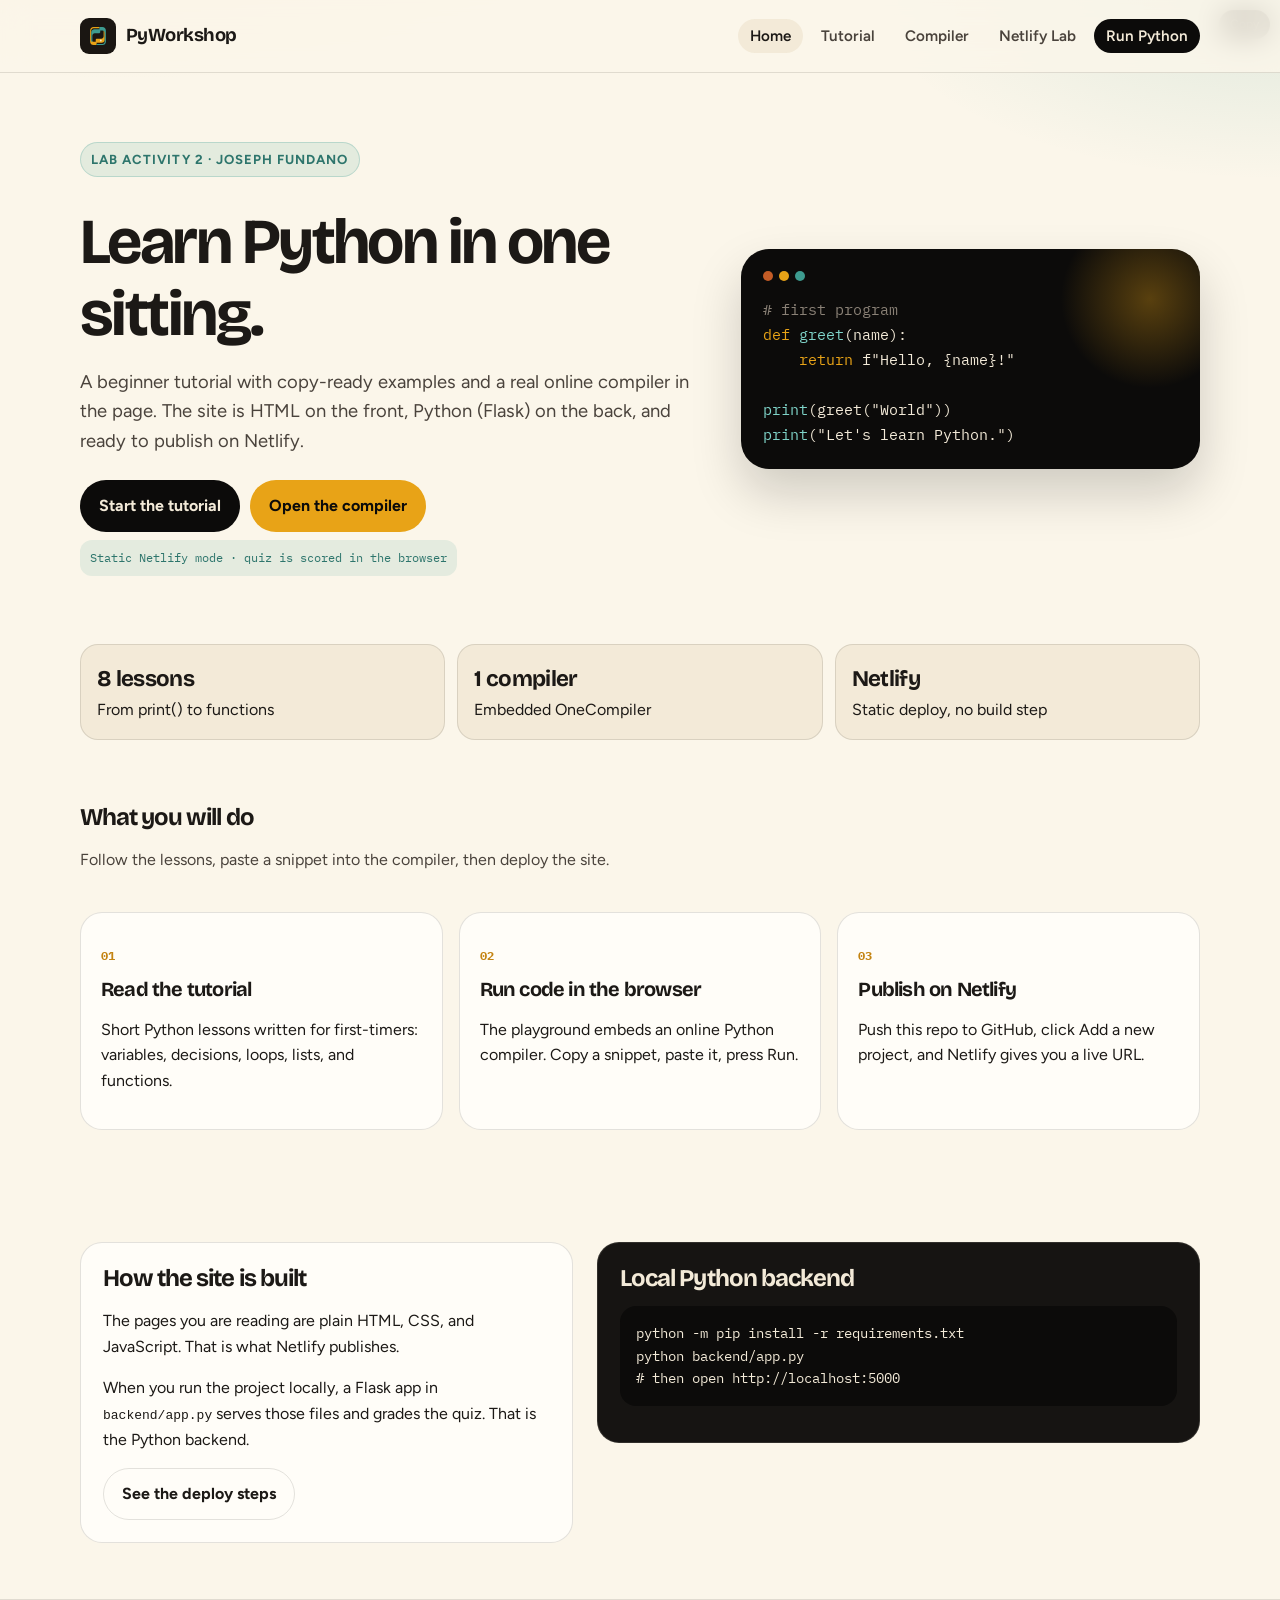
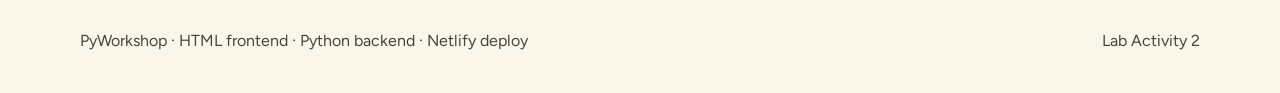
==== index.html @ e8c6c241 "Add Python tutorial site with HTML frontend and Flask backend Static pages for Netlify, an embedded " ====
<!DOCTYPE html>
<html lang="en">
<head>
  <meta charset="UTF-8">
  <meta name="viewport" content="width=device-width, initial-scale=1">
  <title>PyWorkshop · Learn Python</title>
  <meta name="description" content="A beginner Python tutorial with an embedded online compiler. HTML frontend, Python backend, deployed on Netlify.">
  <link rel="icon" href="assets/mark.svg" type="image/svg+xml">
  <link rel="preconnect" href="https://fonts.googleapis.com">
  <link rel="preconnect" href="https://fonts.gstatic.com" crossorigin>
  <link href="https://fonts.googleapis.com/css2?family=Bricolage+Grotesque:opsz,wght@12..96,600;12..96,700&family=Figtree:wght@400;600;700&family=IBM+Plex+Mono:wght@400;600&display=swap" rel="stylesheet">
  <link rel="stylesheet" href="css/styles.css">
</head>
<body>
  <a class="skip" href="#main">Skip to content</a>
  <header class="site-header">
    <nav class="nav">
      <a class="brand" href="index.html">
        <img src="assets/mark.svg" alt="">
        PyWorkshop
      </a>
      <button class="menu-btn" id="menu-toggle" aria-expanded="false" aria-controls="nav-links">Menu</button>
      <ul class="nav-links" id="nav-links">
        <li><a href="index.html" aria-current="page">Home</a></li>
        <li><a href="learn.html">Tutorial</a></li>
        <li><a href="playground.html">Compiler</a></li>
        <li><a href="deploy.html">Netlify Lab</a></li>
        <li><a class="nav-cta" href="playground.html">Run Python</a></li>
      </ul>
    </nav>
  </header>

  <main id="main" class="wrap">
    <section class="hero">
      <div>
        <p class="eyebrow">Lab Activity 2 · Joseph Fundano</p>
        <h1>Learn Python in one sitting.</h1>
        <p class="lede">A beginner tutorial with copy-ready examples and a real online compiler in the page. The site is HTML on the front, Python (Flask) on the back, and ready to publish on Netlify.</p>
        <div class="actions">
          <a class="btn btn-primary" href="learn.html">Start the tutorial</a>
          <a class="btn btn-amber" href="playground.html">Open the compiler</a>
        </div>
        <p class="backend-pill" id="backend-status">Checking Python backend…</p>
      </div>
      <aside class="hero-card" aria-label="Sample Python program">
        <div class="terminal-bar"><span class="dot"></span><span class="dot"></span><span class="dot"></span></div>
        <pre><span class="cm"># first program</span>
<span class="kw">def</span> <span class="fn">greet</span>(name):
    <span class="kw">return</span> <span class="st">f"Hello, {name}!"</span>

<span class="fn">print</span>(greet(<span class="st">"World"</span>))
<span class="fn">print</span>(<span class="st">"Let's learn Python."</span>)</pre>
      </aside>
    </section>

    <section class="stats">
      <div class="stat"><b>8 lessons</b>From print() to functions</div>
      <div class="stat"><b>1 compiler</b>Embedded OneCompiler</div>
      <div class="stat"><b>Netlify</b>Static deploy, no build step</div>
    </section>

    <section class="section">
      <div class="section-head">
        <div>
          <h2>What you will do</h2>
          <p class="muted">Follow the lessons, paste a snippet into the compiler, then deploy the site.</p>
        </div>
      </div>
      <div class="cards">
        <article class="card">
          <p class="num">01</p>
          <h3>Read the tutorial</h3>
          <p>Short Python lessons written for first-timers: variables, decisions, loops, lists, and functions.</p>
        </article>
        <article class="card">
          <p class="num">02</p>
          <h3>Run code in the browser</h3>
          <p>The playground embeds an online Python compiler. Copy a snippet, paste it, press Run.</p>
        </article>
        <article class="card">
          <p class="num">03</p>
          <h3>Publish on Netlify</h3>
          <p>Push this repo to GitHub, click Add a new project, and Netlify gives you a live URL.</p>
        </article>
      </div>
    </section>

    <section class="section split">
      <div class="panel">
        <h2>How the site is built</h2>
        <p>The pages you are reading are plain HTML, CSS, and JavaScript. That is what Netlify publishes.</p>
        <p>When you run the project locally, a Flask app in <code>backend/app.py</code> serves those files and grades the quiz. That is the Python backend.</p>
        <a class="btn btn-ghost" href="deploy.html">See the deploy steps</a>
      </div>
      <div class="panel night-panel">
        <h2>Local Python backend</h2>
        <pre class="code" id="local-run">python -m pip install -r requirements.txt
python backend/app.py
# then open http://localhost:5000</pre>
        <button class="copy" data-copy="#local-run">Copy</button>
      </div>
    </section>
  </main>

  <footer>
    <div class="wrap foot">
      <span>PyWorkshop · HTML frontend · Python backend · Netlify deploy</span>
      <span>Lab Activity 2</span>
    </div>
  </footer>
  <script src="js/app.js"></script>
</body>
</html>
---- css/styles.css ----
:root {
  --ink: #1c1916;
  --ink-soft: #4a433c;
  --paper: #f3ead8;
  --paper-2: #e9dfc8;
  --cream: #fbf6ea;
  --night: #0c0b0a;
  --night-2: #161412;
  --night-3: #221e1a;
  --amber: #e8a317;
  --amber-deep: #c48412;
  --teal: #3d9b8f;
  --teal-deep: #2d756c;
  --rust: #c45c26;
  --line: rgba(28, 25, 22, 0.12);
  --line-light: rgba(243, 234, 216, 0.12);
  --shadow: 0 24px 50px rgba(12, 11, 10, 0.18);
  --font-display: "Bricolage Grotesque", "Segoe UI", sans-serif;
  --font-body: "Figtree", "Segoe UI", sans-serif;
  --font-mono: "IBM Plex Mono", ui-monospace, monospace;
  --radius: 18px;
  --max: 1120px;
}

*,
*::before,
*::after {
  box-sizing: border-box;
}

html {
  scroll-behavior: smooth;
}

body {
  margin: 0;
  color: var(--ink);
  background:
    radial-gradient(1200px 500px at 10% -10%, rgba(232, 163, 23, 0.16), transparent 50%),
    radial-gradient(900px 400px at 100% 0%, rgba(61, 155, 143, 0.14), transparent 45%),
    var(--cream);
  font-family: var(--font-body);
  line-height: 1.6;
  min-height: 100vh;
}

img,
svg {
  max-width: 100%;
  display: block;
}

a {
  color: inherit;
  text-decoration: none;
}

button,
input,
select {
  font: inherit;
}

.skip {
  position: absolute;
  left: -999px;
  top: 8px;
}

.skip:focus {
  left: 8px;
  background: var(--amber);
  color: var(--night);
  padding: 8px 12px;
  border-radius: 8px;
  z-index: 100;
}

.site-header {
  position: sticky;
  top: 0;
  z-index: 40;
  backdrop-filter: blur(14px);
  background: rgba(251, 246, 234, 0.84);
  border-bottom: 1px solid var(--line);
}

.nav {
  width: min(var(--max), calc(100% - 32px));
  margin: 0 auto;
  display: flex;
  align-items: center;
  justify-content: space-between;
  gap: 16px;
  min-height: 72px;
}

.brand {
  display: flex;
  align-items: center;
  gap: 10px;
  font-family: var(--font-display);
  font-weight: 700;
  letter-spacing: -0.03em;
  font-size: 1.15rem;
}

.brand img {
  width: 36px;
  height: 36px;
}

.nav-links {
  display: flex;
  align-items: center;
  gap: 6px;
  list-style: none;
  margin: 0;
  padding: 0;
}

.nav-links a {
  padding: 8px 12px;
  border-radius: 999px;
  color: var(--ink-soft);
  font-weight: 600;
  font-size: 0.95rem;
}

.nav-links a:hover,
.nav-links a[aria-current="page"] {
  background: var(--paper);
  color: var(--ink);
}

.nav-cta {
  background: var(--night) !important;
  color: var(--paper) !important;
}

.menu-btn {
  display: none;
  border: 1px solid var(--line);
  background: var(--paper);
  border-radius: 10px;
  padding: 8px 10px;
  cursor: pointer;
}

.wrap {
  width: min(var(--max), calc(100% - 32px));
  margin: 0 auto;
}

.hero {
  display: grid;
  grid-template-columns: 1.15fr 0.85fr;
  gap: 40px;
  align-items: center;
  padding: 56px 0 28px;
}

.eyebrow {
  display: inline-flex;
  align-items: center;
  gap: 8px;
  font-size: 0.82rem;
  font-weight: 700;
  letter-spacing: 0.08em;
  text-transform: uppercase;
  color: var(--teal-deep);
  background: rgba(61, 155, 143, 0.12);
  border: 1px solid rgba(61, 155, 143, 0.25);
  padding: 6px 10px;
  border-radius: 999px;
}

h1,
h2,
h3 {
  font-family: var(--font-display);
  letter-spacing: -0.04em;
  line-height: 1.12;
  margin: 0 0 12px;
}

h1 {
  font-size: clamp(2.4rem, 5vw, 4.2rem);
  margin-top: 16px;
}

.lede {
  font-size: 1.15rem;
  color: var(--ink-soft);
  max-width: 52ch;
}

.actions {
  display: flex;
  flex-wrap: wrap;
  gap: 10px;
  margin-top: 24px;
}

.btn {
  display: inline-flex;
  align-items: center;
  justify-content: center;
  gap: 8px;
  border-radius: 999px;
  padding: 12px 18px;
  font-weight: 700;
  border: 1px solid transparent;
  cursor: pointer;
  transition: transform 0.15s ease, background 0.15s ease;
}

.btn:hover {
  transform: translateY(-1px);
}

.btn-primary {
  background: var(--night);
  color: var(--paper);
}

.btn-amber {
  background: var(--amber);
  color: var(--night);
}

.btn-ghost {
  background: transparent;
  border-color: var(--line);
  color: var(--ink);
}

.hero-card {
  background: var(--night);
  color: var(--paper);
  border-radius: 28px;
  padding: 22px;
  box-shadow: var(--shadow);
  position: relative;
  overflow: hidden;
}

.hero-card::after {
  content: "";
  position: absolute;
  width: 180px;
  height: 180px;
  right: -40px;
  top: -40px;
  background: radial-gradient(circle, rgba(232, 163, 23, 0.35), transparent 70%);
}

.terminal-bar {
  display: flex;
  gap: 6px;
  margin-bottom: 16px;
}

.dot {
  width: 10px;
  height: 10px;
  border-radius: 50%;
  background: #5a534c;
}

.dot:nth-child(1) { background: #c45c26; }
.dot:nth-child(2) { background: #e8a317; }
.dot:nth-child(3) { background: #3d9b8f; }

.hero-card pre {
  margin: 0;
  font-family: var(--font-mono);
  font-size: 0.92rem;
  line-height: 1.7;
  position: relative;
  z-index: 1;
}

.kw { color: #e8a317; }
.fn { color: #7fd4c9; }
.st { color: #f3ead8; }
.cm { color: #8a8176; }

.stats {
  display: grid;
  grid-template-columns: repeat(3, 1fr);
  gap: 12px;
  margin: 28px 0 8px;
}

.stat {
  background: var(--paper);
  border: 1px solid var(--line);
  border-radius: var(--radius);
  padding: 16px;
}

.stat b {
  display: block;
  font-family: var(--font-display);
  font-size: 1.4rem;
  letter-spacing: -0.03em;
}

.section {
  padding: 56px 0;
}

.section-head {
  display: flex;
  justify-content: space-between;
  align-items: end;
  gap: 16px;
  margin-bottom: 24px;
}

.muted {
  color: var(--ink-soft);
}

.cards {
  display: grid;
  grid-template-columns: repeat(3, 1fr);
  gap: 16px;
}

.card {
  background: #fffdf8;
  border: 1px solid var(--line);
  border-radius: 22px;
  padding: 20px;
  min-height: 180px;
}

.card h3 {
  font-size: 1.25rem;
}

.num {
  font-family: var(--font-mono);
  font-size: 0.78rem;
  color: var(--amber-deep);
  font-weight: 700;
}

.split {
  display: grid;
  grid-template-columns: 0.9fr 1.1fr;
  gap: 24px;
  align-items: start;
}

.panel {
  background: #fffdf8;
  border: 1px solid var(--line);
  border-radius: 22px;
  padding: 22px;
}

.night-panel {
  background: var(--night-2);
  color: var(--paper);
  border: 1px solid var(--line-light);
}

.code {
  font-family: var(--font-mono);
  font-size: 0.88rem;
  background: var(--night);
  color: var(--paper);
  border-radius: 16px;
  padding: 16px;
  overflow: auto;
  position: relative;
}

.copy {
  position: absolute;
  top: 10px;
  right: 10px;
  background: var(--night-3);
  color: var(--paper);
  border: 1px solid var(--line-light);
  border-radius: 999px;
  padding: 4px 10px;
  cursor: pointer;
  font-size: 0.75rem;
}

.learn-layout {
  display: grid;
  grid-template-columns: 250px 1fr;
  gap: 22px;
  padding: 32px 0 64px;
}

.toc {
  position: sticky;
  top: 92px;
  align-self: start;
  background: #fffdf8;
  border: 1px solid var(--line);
  border-radius: 20px;
  padding: 14px;
}

.toc h2 {
  font-size: 0.95rem;
  margin: 6px 8px 10px;
}

.toc a {
  display: block;
  padding: 8px 10px;
  border-radius: 12px;
  color: var(--ink-soft);
  font-weight: 600;
  font-size: 0.92rem;
}

.toc a:hover,
.toc a.active {
  background: var(--paper);
  color: var(--ink);
}

.lesson {
  background: #fffdf8;
  border: 1px solid var(--line);
  border-radius: 24px;
  padding: 28px;
  margin-bottom: 18px;
}

.lesson h2 {
  font-size: 1.8rem;
}

.chip-row {
  display: flex;
  flex-wrap: wrap;
  gap: 8px;
  margin: 12px 0 18px;
}

.chip {
  font-size: 0.8rem;
  font-weight: 700;
  background: var(--paper);
  border-radius: 999px;
  padding: 4px 10px;
}

.compiler-shell {
  background: var(--night);
  border-radius: 24px;
  padding: 16px;
  border: 1px solid var(--line-light);
}

.compiler-shell h2 {
  color: var(--paper);
  font-size: 1.3rem;
  margin-bottom: 4px;
}

.compiler-shell p {
  color: #cabbab;
  margin-top: 0;
}

.compiler-shell iframe {
  width: 100%;
  min-height: 620px;
  border: 0;
  border-radius: 16px;
  background: #111;
}

.snippet-row {
  display: flex;
  flex-wrap: wrap;
  gap: 8px;
  margin: 12px 0 16px;
}

.snippet-row button {
  background: var(--night-3);
  color: var(--paper);
  border: 1px solid var(--line-light);
  border-radius: 999px;
  padding: 8px 12px;
  cursor: pointer;
}

.snippet-row button.active {
  background: var(--amber);
  color: var(--night);
  border-color: var(--amber);
}

.quiz {
  display: grid;
  gap: 14px;
}

.q {
  border: 1px solid var(--line);
  border-radius: 16px;
  padding: 14px;
  background: var(--cream);
}

.q label {
  display: block;
  padding: 6px 0;
  cursor: pointer;
}

.banner {
  display: none;
  margin-top: 14px;
  padding: 12px 14px;
  border-radius: 14px;
  font-weight: 700;
}

.banner.show { display: block; }
.banner.ok { background: rgba(61, 155, 143, 0.18); color: var(--teal-deep); }
.banner.bad { background: rgba(196, 92, 38, 0.16); color: var(--rust); }

.backend-pill {
  font-family: var(--font-mono);
  font-size: 0.78rem;
  padding: 8px 10px;
  border-radius: 12px;
  background: rgba(61, 155, 143, 0.12);
  color: var(--teal-deep);
  display: inline-block;
  margin-top: 8px;
}

.steps {
  display: grid;
  gap: 12px;
}

.step {
  display: grid;
  grid-template-columns: 42px 1fr;
  gap: 12px;
  background: #fffdf8;
  border: 1px solid var(--line);
  border-radius: 18px;
  padding: 16px;
}

.step span {
  width: 42px;
  height: 42px;
  border-radius: 12px;
  display: grid;
  place-items: center;
  background: var(--night);
  color: var(--amber);
  font-family: var(--font-display);
  font-weight: 700;
}

footer {
  border-top: 1px solid var(--line);
  padding: 28px 0 40px;
  color: var(--ink-soft);
}

.foot {
  display: flex;
  justify-content: space-between;
  gap: 12px;
  flex-wrap: wrap;
}

@media (max-width: 900px) {
  .hero,
  .cards,
  .split,
  .learn-layout,
  .stats {
    grid-template-columns: 1fr;
  }

  .menu-btn { display: inline-flex; }

  .nav-links {
    display: none;
    position: absolute;
    top: 72px;
    left: 16px;
    right: 16px;
    background: #fffdf8;
    border: 1px solid var(--line);
    border-radius: 16px;
    padding: 10px;
    flex-direction: column;
    align-items: stretch;
  }

  .nav-links.open { display: flex; }

  .toc { position: static; }
}
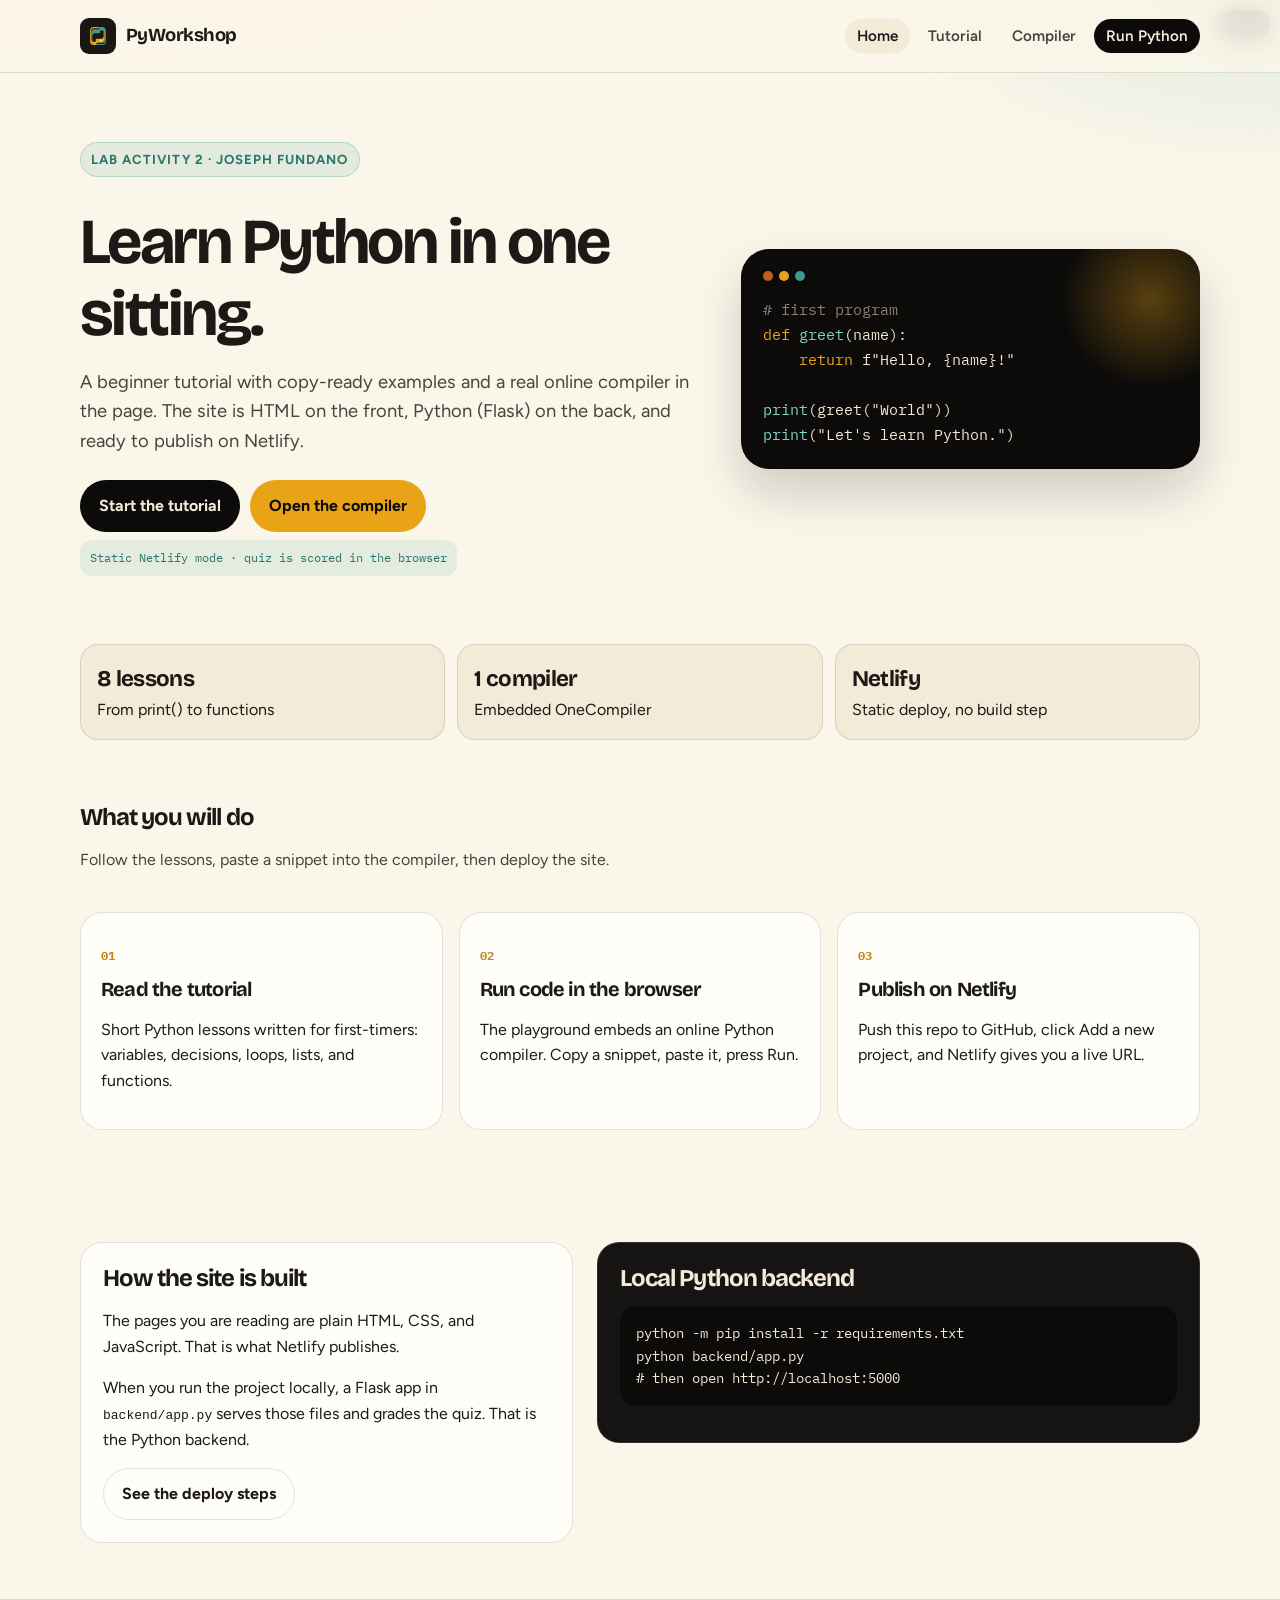
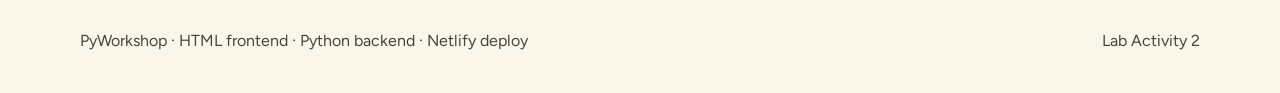
==== commit 454ff24e: "Remove 'Netlify Lab' link from navigation Removed the link to 'Netlify Lab' from the navigation menu" ====
--- a/index.html
+++ b/index.html
@@ -24,7 +24,7 @@
         <li><a href="index.html" aria-current="page">Home</a></li>
         <li><a href="learn.html">Tutorial</a></li>
         <li><a href="playground.html">Compiler</a></li>
-        <li><a href="deploy.html">Netlify Lab</a></li>
+        
         <li><a class="nav-cta" href="playground.html">Run Python</a></li>
       </ul>
     </nav>
